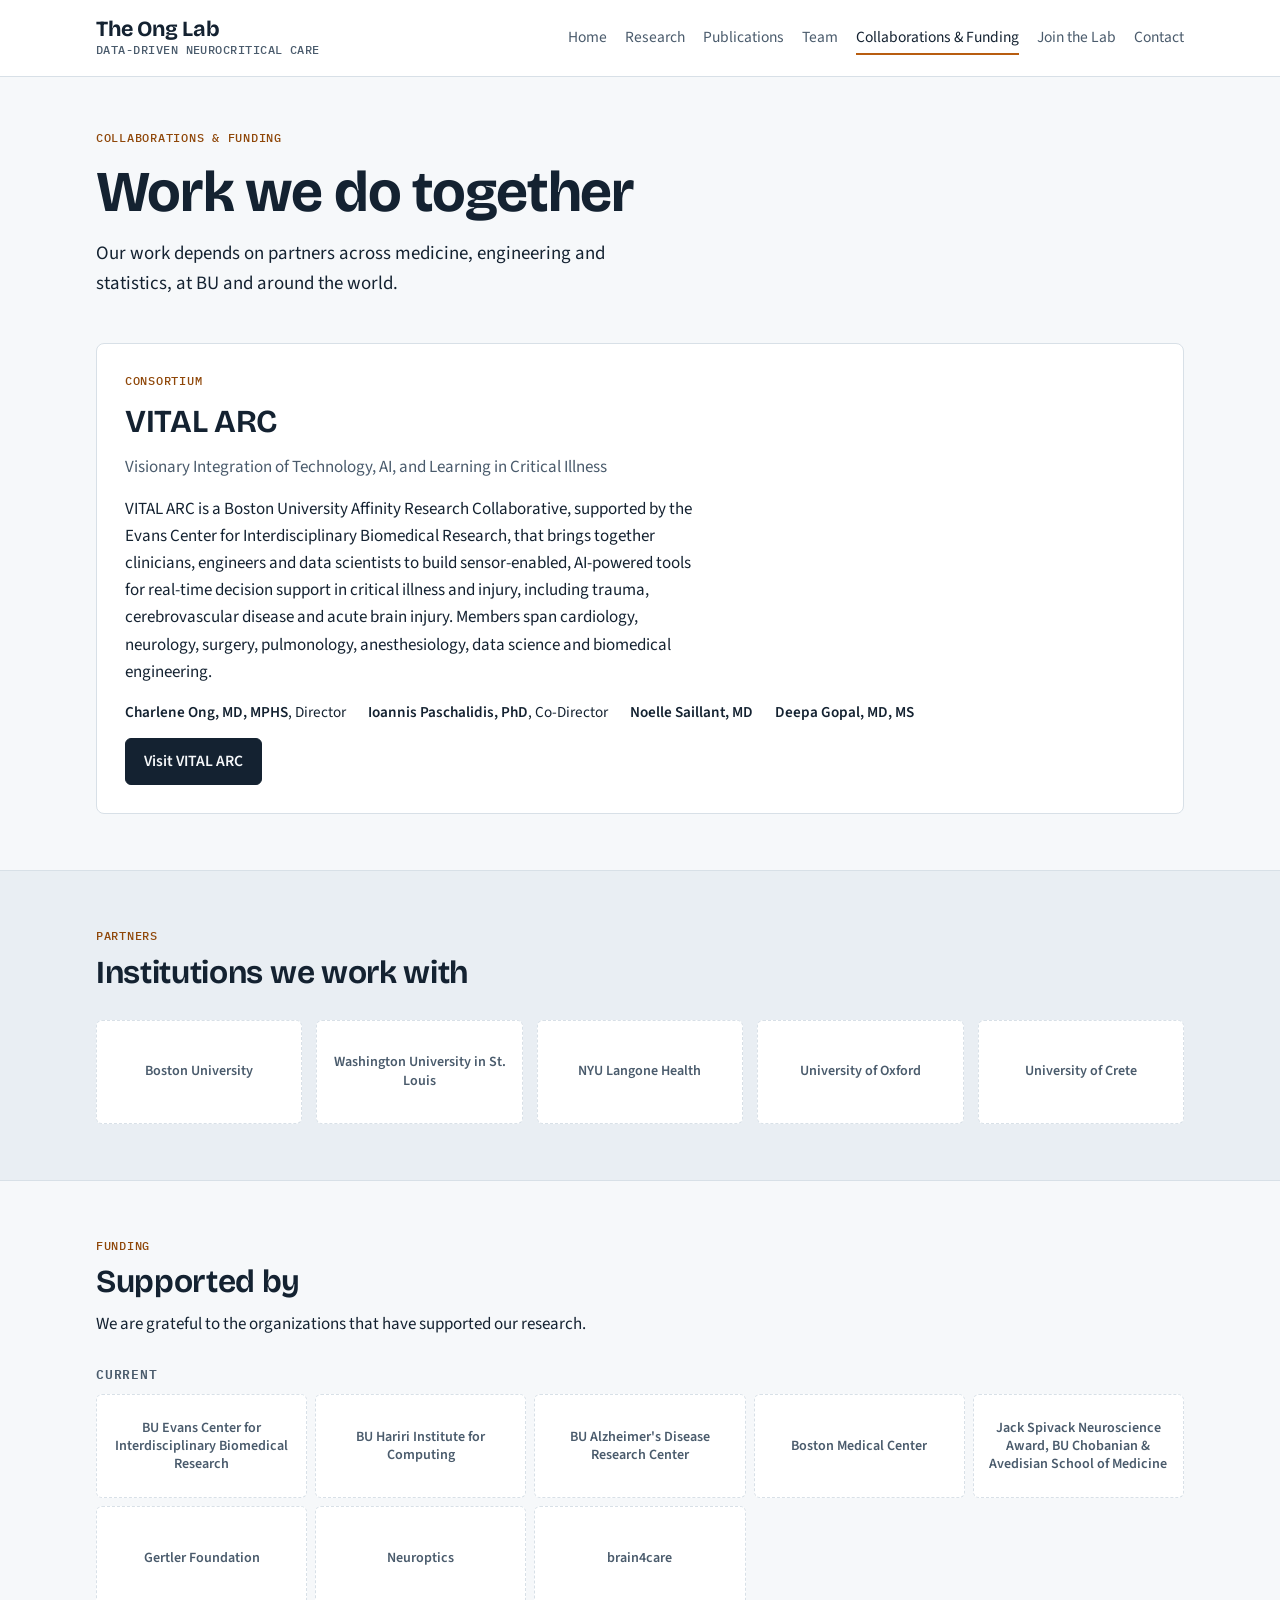
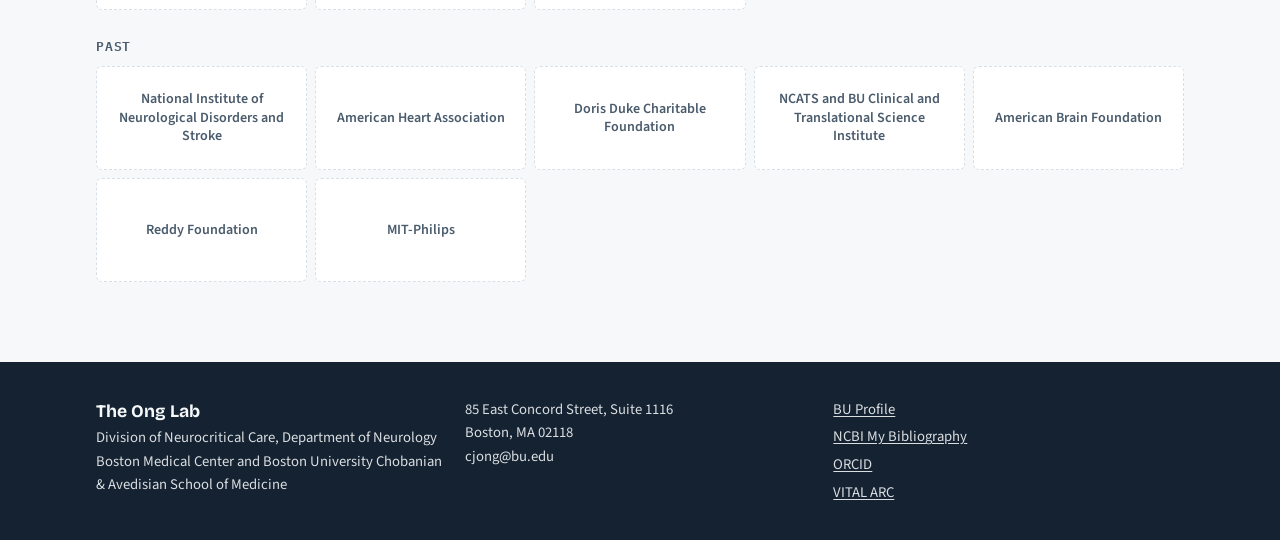
==== collaborations.html @ 3afade2a "Add files via upload" ====
<!doctype html><html lang="en"><head><meta charset="utf-8"><meta name="viewport" content="width=device-width, initial-scale=1, viewport-fit=cover"><title>Collaborations &amp; Funding | The Ong Lab</title><meta name="claude:viewport-fit-sides" content="cover"><meta name="description" content="The Ong Lab at Boston Medical Center and Boston University builds data-driven tools to detect neurologic decline and predict recovery in critically ill patients."><link rel="preconnect" href="https://fonts.googleapis.com"><link rel="preconnect" href="https://fonts.gstatic.com" crossorigin><link rel="stylesheet" href="https://fonts.googleapis.com/css2?family=Bricolage+Grotesque:opsz,wght@12..96,600;12..96,700&family=IBM+Plex+Mono:wght@500;600&family=Source+Sans+3:ital,wght@0,400;0,600;0,700;1,400&display=swap"><link rel="stylesheet" href="style.css"></head><body><header class="site-head"><div class="wrap">
<a class="brand" href="index.html"><b>The Ong Lab</b><span>Data-driven neurocritical care</span></a>
<nav class="nav" aria-label="Main"><a href="index.html">Home</a><a href="research.html">Research</a><a href="publications.html">Publications</a><a href="team.html">Team</a><a href="collaborations.html" aria-current="page">Collaborations &amp; Funding</a><a href="join.html">Join the Lab</a><a href="contact.html">Contact</a></nav></div></header>
<main>
<section class="wrap page-hero"><p class="eyebrow">Collaborations &amp; Funding</p><h1>Work we do together</h1>
<p class="lede">Our work depends on partners across medicine, engineering and statistics, at BU and around the world.</p></section>
<section class="section" id="vital-arc" style="padding-top:8px"><div class="wrap">
  <div class="arc">
    <p class="eyebrow">Consortium</p>
    <h2>VITAL ARC</h2>
    <p class="muted">Visionary Integration of Technology, AI, and Learning in Critical Illness</p>
    <p style="max-width:72ch">VITAL ARC is a Boston University Affinity Research Collaborative, supported by the Evans Center for Interdisciplinary Biomedical Research, that brings together clinicians, engineers and data scientists to build sensor-enabled, AI-powered tools for real-time decision support in critical illness and injury, including trauma, cerebrovascular disease and acute brain injury. Members span cardiology, neurology, surgery, pulmonology, anesthesiology, data science and biomedical engineering.</p>
    <div class="leaders"><span><b>Charlene Ong, MD, MPHS</b>, Director</span><span><b>Ioannis Paschalidis, PhD</b>, Co-Director</span><span><b>Noelle Saillant, MD</b></span><span><b>Deepa Gopal, MD, MS</b></span></div>
    <div class="actions"><a class="btn primary" href="https://www.bumc.bu.edu/evanscenteribr/2025/12/08/pre-arc-vital-visionary-integration-of-technology-ai-and-learning-in-critical-illness/">Visit VITAL ARC</a></div>
  </div>
</div></section>
<section class="section band"><div class="wrap">
  <div class="section-head"><p class="eyebrow">Partners</p><h2>Institutions we work with</h2></div>
  <ul class="logos"><li><img src="images/logos/boston-university.png" alt="Boston University" loading="lazy"><span>Boston University</span></li><li><img src="images/logos/washu.png" alt="Washington University in St. Louis" loading="lazy"><span>Washington University in St. Louis</span></li><li><img src="images/logos/nyu.png" alt="NYU Langone Health" loading="lazy"><span>NYU Langone Health</span></li><li><img src="images/logos/oxford.png" alt="University of Oxford" loading="lazy"><span>University of Oxford</span></li><li><img src="images/logos/crete.png" alt="University of Crete" loading="lazy"><span>University of Crete</span></li></ul>
</div></section>
<section class="section"><div class="wrap" style="display:grid;gap:28px">
  <div class="section-head" style="margin-bottom:0"><p class="eyebrow">Funding</p><h2>Supported by</h2><p>We are grateful to the organizations that have supported our research.</p></div>
  <div class="col"><h3>Current</h3><ul class="logos"><li><img src="images/logos/evans-center.png" alt="BU Evans Center for Interdisciplinary Biomedical Research" loading="lazy"><span>BU Evans Center for Interdisciplinary Biomedical Research</span></li><li><img src="images/logos/hariri.png" alt="BU Hariri Institute for Computing" loading="lazy"><span>BU Hariri Institute for Computing</span></li><li><img src="images/logos/bu-adrc.png" alt="BU Alzheimer&#x27;s Disease Research Center" loading="lazy"><span>BU Alzheimer&#x27;s Disease Research Center</span></li><li><img src="images/logos/bmc.png" alt="Boston Medical Center" loading="lazy"><span>Boston Medical Center</span></li><li><img src="images/logos/spivack.png" alt="Jack Spivack Neuroscience Award, BU Chobanian &amp; Avedisian School of Medicine" loading="lazy"><span>Jack Spivack Neuroscience Award, BU Chobanian &amp; Avedisian School of Medicine</span></li><li><img src="images/logos/gertler.png" alt="Gertler Foundation" loading="lazy"><span>Gertler Foundation</span></li><li><img src="images/logos/neuroptics.png" alt="Neuroptics" loading="lazy"><span>Neuroptics</span></li><li><img src="images/logos/brain4care.png" alt="brain4care" loading="lazy"><span>brain4care</span></li></ul></div>
  <div class="col"><h3>Past</h3><ul class="logos"><li><img src="images/logos/ninds.png" alt="National Institute of Neurological Disorders and Stroke" loading="lazy"><span>National Institute of Neurological Disorders and Stroke</span></li><li><img src="images/logos/aha.png" alt="American Heart Association" loading="lazy"><span>American Heart Association</span></li><li><img src="images/logos/doris-duke.png" alt="Doris Duke Charitable Foundation" loading="lazy"><span>Doris Duke Charitable Foundation</span></li><li><img src="images/logos/ncats-ctsi.png" alt="NCATS and BU Clinical and Translational Science Institute" loading="lazy"><span>NCATS and BU Clinical and Translational Science Institute</span></li><li><img src="images/logos/american-brain-foundation.png" alt="American Brain Foundation" loading="lazy"><span>American Brain Foundation</span></li><li><img src="images/logos/reddy.png" alt="Reddy Foundation" loading="lazy"><span>Reddy Foundation</span></li><li><img src="images/logos/mit-philips.png" alt="MIT-Philips" loading="lazy"><span>MIT-Philips</span></li></ul></div>
</div></section>
</main>
<footer class="site-foot"><div class="wrap">
<div><b>The Ong Lab</b><p>Division of Neurocritical Care, Department of Neurology<br>Boston Medical Center and Boston University Chobanian &amp; Avedisian School of Medicine</p></div>
<div><p>85 East Concord Street, Suite 1116<br>Boston, MA 02118<br>cjong@bu.edu</p></div>
<ul><li><a href="https://profiles.bu.edu/Charlene.Ong">BU Profile</a></li><li><a href="https://www.ncbi.nlm.nih.gov/myncbi/browse/collection/46863183">NCBI My Bibliography</a></li><li><a href="https://orcid.org/0000-0003-2377-3025">ORCID</a></li><li><a href="https://www.bumc.bu.edu/evanscenteribr/2025/12/08/pre-arc-vital-visionary-integration-of-technology-ai-and-learning-in-critical-illness/">VITAL ARC</a></li></ul>
</div></footer>
<script>
document.querySelectorAll('[data-copy]').forEach(function(b){b.addEventListener('click',function(){var t=b.getAttribute('data-copy');var done=function(){b.textContent='Copied';setTimeout(function(){b.textContent='Copy'},1600)};try{navigator.clipboard.writeText(t).then(done,function(){sel(b)})}catch(x){sel(b)}})});
document.querySelectorAll('.logos img').forEach(function(i){var miss=function(){i.parentNode.classList.add('missing')};if(i.complete&&i.naturalWidth===0)miss();i.addEventListener('error',miss)});
function sel(b){var c=b.previousElementSibling;var r=document.createRange();r.selectNodeContents(c);var s=getSelection();s.removeAllRanges();s.addRange(r);}
</script></body></html>
---- style.css ----
/* Layout: one 1120px reading column, page header + footer bands; figures sit on white "plates" so lab plots read in both themes. */
:root {
  --paper: #f6f8fa;
  --surface: #ffffff;
  --ink: #142231;
  --ink-soft: #4a5b6c;
  --rule: #d8e0e7;
  --accent: #b85d10;        /* the right-eye trace orange from the lab's NPi plots */
  --accent-ink: #8f4709;
  --trace: #2f6ea8;         /* the left-eye trace blue */
  --band: #e9eef3;
  --plate: #ffffff;
  --display: "Bricolage Grotesque", "Segoe UI", Arial, sans-serif;
  --body: "Source Sans 3", "Segoe UI", Arial, sans-serif;
  --mono: "IBM Plex Mono", ui-monospace, Menlo, Consolas, monospace;
  color-scheme: light;
}
@media (prefers-color-scheme: dark) {
  :root:not([data-theme="light"]) {
    --paper: #0f1720; --surface: #16212c; --ink: #e6edf3; --ink-soft: #9fb0c0;
    --rule: #2a3a49; --accent: #f0a55c; --accent-ink: #f6bd84; --trace: #7fb2e3;
    --band: #13202b; --plate: #f4f6f8; color-scheme: dark;
  }
}
:root[data-theme="dark"] {
  --paper: #0f1720; --surface: #16212c; --ink: #e6edf3; --ink-soft: #9fb0c0;
  --rule: #2a3a49; --accent: #f0a55c; --accent-ink: #f6bd84; --trace: #7fb2e3;
  --band: #13202b; --plate: #f4f6f8; color-scheme: dark;
}

* { box-sizing: border-box; }
body {
  margin: 0;
  background: var(--paper);
  color: var(--ink);
  font: 17px/1.6 var(--body);
}
a { color: var(--trace); text-underline-offset: 2px; }
a:hover { color: var(--accent-ink); }
a:focus-visible, button:focus-visible { outline: 2px solid var(--accent); outline-offset: 3px; border-radius: 2px; }
img { max-width: 100%; height: auto; display: block; }

.wrap {
  max-width: 1120px;
  margin: 0 auto;
  padding-left: max(16px, env(safe-area-inset-left, 0px));
  padding-right: max(16px, env(safe-area-inset-right, 0px));
}

/* Header */
.site-head { background: var(--surface); border-bottom: 1px solid var(--rule); }
.site-head .wrap { display: flex; flex-wrap: wrap; align-items: center; justify-content: space-between; gap: 12px 32px; padding-block: 18px; }
.brand { display: flex; flex-direction: column; text-decoration: none; color: var(--ink); line-height: 1.15; }
.brand b { font: 700 1.35rem/1.1 var(--display); letter-spacing: -0.01em; }
.brand span { font: 500 0.72rem/1.4 var(--mono); color: var(--ink-soft); letter-spacing: 0.04em; text-transform: uppercase; }
.nav { display: flex; flex-wrap: wrap; gap: 4px 18px; font-size: 0.97rem; }
.nav a { color: var(--ink-soft); text-decoration: none; padding: 4px 0; border-bottom: 2px solid transparent; }
.nav a:hover { color: var(--ink); }
.nav a[aria-current="page"] { color: var(--ink); border-bottom-color: var(--accent); }

.preview-note { background: var(--band); color: var(--ink-soft); font: 0.8rem/1.4 var(--mono); }
.preview-note .wrap { padding-block: 6px; }

/* Type */
h1, h2, h3 { font-family: var(--display); text-wrap: balance; margin: 0; }
h1 { font-size: clamp(2.3rem, 5.5vw, 3.6rem); line-height: 1.05; letter-spacing: -0.02em; font-weight: 700; }
h2 { font-size: clamp(1.55rem, 3vw, 2rem); line-height: 1.15; letter-spacing: -0.01em; font-weight: 650; }
h3 { font-size: 1.2rem; line-height: 1.3; font-weight: 650; }
p { margin: 0; }
.eyebrow { font: 500 0.78rem/1.4 var(--mono); letter-spacing: 0.06em; text-transform: uppercase; color: var(--accent-ink); }
.lede { font-size: 1.18rem; color: var(--ink); max-width: 64ch; }
.muted { color: var(--ink-soft); }
.prose { max-width: 68ch; display: grid; gap: 14px; }

/* Sections */
main { display: block; }
.section { padding-block: 56px; }
.section + .section { border-top: 1px solid var(--rule); }
.section-head { display: grid; gap: 10px; margin-bottom: 28px; max-width: 72ch; }
.page-hero { padding-block: 52px 36px; display: grid; gap: 16px; }
.band { background: var(--band); }

/* Home banner and hero */
.banner { background: #142231; line-height: 0; }
.banner svg { display: block; width: 100%; height: auto; aspect-ratio: 1400 / 420; min-height: 200px; max-height: 440px; }

.hero { padding-block: 56px 40px; display: grid; gap: 28px; }
.hero-text { display: grid; gap: 18px; max-width: 70ch; }
.actions { display: flex; flex-wrap: wrap; gap: 12px; }
.btn {
  display: inline-block; text-decoration: none; font-weight: 600; font-size: 0.98rem;
  padding: 10px 18px; border-radius: 6px; border: 1.5px solid var(--ink); color: var(--ink);
}
.btn:hover { color: var(--ink); background: var(--band); }
.btn.primary { background: var(--ink); color: var(--paper); }
.btn.primary:hover { background: var(--accent-ink); border-color: var(--accent-ink); color: var(--paper); }

/* Figures */
figure { margin: 0; display: grid; gap: 10px; }
.plate { background: var(--plate); border: 1px solid var(--rule); border-radius: 6px; padding: 12px; overflow: hidden; }
figcaption { font-size: 0.92rem; color: var(--ink-soft); max-width: 75ch; }
figcaption b { color: var(--ink); font-weight: 600; }

/* Focus areas */
.areas { display: grid; grid-template-columns: repeat(auto-fit, minmax(260px, 1fr)); gap: 28px; }
.area { display: grid; gap: 8px; align-content: start; padding-top: 16px; border-top: 3px solid var(--ink); }
.area:nth-child(2) { border-top-color: var(--trace); }
.area:nth-child(3) { border-top-color: var(--accent); }
.area a { font-weight: 600; text-decoration: none; }

/* Two-column study blocks */
.study { display: grid; grid-template-columns: minmax(0, 5fr) minmax(0, 7fr); gap: 32px; align-items: start; padding-block: 28px; }
.study + .study { border-top: 1px dashed var(--rule); }
.study .text { display: grid; gap: 10px; min-width: 0; }
.study.solo { grid-template-columns: minmax(0, 1fr); }
.figs { display: grid; gap: 18px; min-width: 0; }
.socialbit-sensor { max-width: 260px; }
.subnav { display: flex; flex-wrap: wrap; gap: 8px 20px; font-size: 0.95rem; margin-top: 4px; }
.subnav a { text-decoration: none; }

/* Lists and tables */
.news { list-style: none; margin: 0; padding: 0; display: grid; gap: 14px; max-width: 80ch; }
.news li { display: grid; grid-template-columns: 9.5rem minmax(0, 1fr); gap: 16px; }
.news time { font: 500 0.85rem/1.7 var(--mono); color: var(--ink-soft); font-variant-numeric: tabular-nums; }
.table-scroll { overflow-x: auto; border: 1px solid var(--rule); border-radius: 6px; background: var(--surface); }
table { border-collapse: collapse; width: 100%; font-size: 0.95rem; }
th, td { text-align: left; padding: 10px 14px; border-bottom: 1px solid var(--rule); vertical-align: top; }
th { font: 600 0.75rem/1.4 var(--mono); text-transform: uppercase; letter-spacing: 0.05em; color: var(--ink-soft); background: var(--band); }
tr:last-child td { border-bottom: 0; }
td.years { font-family: var(--mono); font-size: 0.85rem; white-space: nowrap; font-variant-numeric: tabular-nums; }

/* Publications */
.links-row { display: flex; flex-wrap: wrap; gap: 10px; }
.featured { display: grid; grid-template-columns: repeat(auto-fit, minmax(300px, 1fr)); gap: 18px; }
.paper { background: var(--surface); border: 1px solid var(--rule); border-radius: 6px; padding: 18px; display: grid; gap: 8px; align-content: start; }
.paper .meta { font: 500 0.78rem/1.4 var(--mono); color: var(--accent-ink); letter-spacing: 0.03em; }
.paper h3 { font-size: 1.05rem; }
.paper p { font-size: 0.95rem; color: var(--ink-soft); }
.year { display: grid; grid-template-columns: 7rem minmax(0, 1fr); gap: 20px; padding-block: 18px; border-top: 1px solid var(--rule); }
.year h3 { font: 600 1.1rem/1.4 var(--mono); font-variant-numeric: tabular-nums; }
.pubs { list-style: none; margin: 0; padding: 0; display: grid; gap: 12px; }
.pubs li { font-size: 0.95rem; line-height: 1.5; }
.pubs .t { color: var(--ink); font-weight: 600; }
.pubs .j { font-style: italic; }
.pubs a { font: 500 0.8rem var(--mono); margin-left: 6px; }
.me { font-weight: 700; }

/* People */
.pi { display: grid; grid-template-columns: minmax(0, 300px) minmax(0, 1fr); gap: 36px; align-items: start; }
.pi img { border-radius: 6px; aspect-ratio: 1 / 1; object-fit: cover; object-position: 70% 30%; width: 100%; }
.pi .text { display: grid; gap: 14px; min-width: 0; }
.roles { list-style: none; padding: 0; margin: 0; display: grid; gap: 2px; color: var(--ink-soft); }
.group { display: grid; gap: 16px; margin-top: 32px; }
.group:first-of-type { margin-top: 0; }
.group h3 { font: 600 0.8rem/1.4 var(--mono); text-transform: uppercase; letter-spacing: 0.06em; color: var(--ink-soft); }
.people { display: grid; grid-template-columns: repeat(auto-fill, minmax(150px, 1fr)); gap: 24px 20px; }
.person { display: grid; gap: 8px; align-content: start; }
.person img { width: 100%; aspect-ratio: 1 / 1; object-fit: cover; border-radius: 50%; border: 1px solid var(--rule); }
.person b { font-weight: 600; line-height: 1.3; }
.person span { font-size: 0.88rem; color: var(--ink-soft); line-height: 1.35; }

/* Collaboration and funding */
.arc { background: var(--surface); border: 1px solid var(--rule); border-radius: 8px; padding: 28px; display: grid; gap: 14px; }
.arc .leaders { display: flex; flex-wrap: wrap; gap: 6px 22px; font-size: 0.95rem; }
.arc .leaders b { font-weight: 600; }
.cols { display: grid; grid-template-columns: repeat(auto-fit, minmax(240px, 1fr)); gap: 28px; }
.col { display: grid; gap: 10px; align-content: start; }
.col h3 { font: 600 0.8rem/1.4 var(--mono); text-transform: uppercase; letter-spacing: 0.06em; color: var(--ink-soft); }
.col ul { list-style: none; margin: 0; padding: 0; display: grid; gap: 8px; }
.col li span { display: block; font-size: 0.88rem; color: var(--ink-soft); }
.chips { display: flex; flex-wrap: wrap; gap: 10px; list-style: none; padding: 0; margin: 0; }
.chips li { border: 1px solid var(--rule); background: var(--surface); border-radius: 4px; padding: 8px 14px; font-size: 0.93rem; font-weight: 600; }
.chips.past li { font-weight: 400; color: var(--ink-soft); }

/* Join */
.opening { background: var(--surface); border: 1px solid var(--rule); border-left: 4px solid var(--accent); border-radius: 6px; padding: 24px; display: grid; gap: 12px; max-width: 80ch; }
.checklist { margin: 0; padding-left: 1.2em; display: grid; gap: 6px; }
.contact-card { display: grid; gap: 6px; font-size: 1.05rem; }
.email-row { display: flex; flex-wrap: wrap; align-items: center; gap: 10px; }
.email-row code { font: 500 1rem var(--mono); background: var(--band); padding: 4px 8px; border-radius: 4px; user-select: all; }
.copy { font: 600 0.85rem var(--body); padding: 5px 12px; border-radius: 4px; border: 1px solid var(--rule); background: var(--surface); color: var(--ink); cursor: pointer; }

/* Footer */
.site-foot { background: var(--ink); color: var(--paper); margin-top: 24px; }
.site-foot .wrap { padding-block: 36px; display: grid; gap: 18px; grid-template-columns: repeat(auto-fit, minmax(240px, 1fr)); }
.site-foot a { color: var(--paper); }
.site-foot p, .site-foot li { font-size: 0.92rem; opacity: 0.88; }
.site-foot ul { list-style: none; padding: 0; margin: 0; display: grid; gap: 4px; }
.site-foot b { font-family: var(--display); font-size: 1.1rem; }
@media (prefers-color-scheme: dark) { :root:not([data-theme="light"]) .site-foot { background: #0a1118; color: var(--ink); } :root:not([data-theme="light"]) .site-foot a { color: var(--ink); } }
:root[data-theme="dark"] .site-foot { background: #0a1118; color: var(--ink); }
:root[data-theme="dark"] .site-foot a { color: var(--ink); }

@media (max-width: 760px) {
  .study, .pi { grid-template-columns: minmax(0, 1fr); }
  .pi img { max-width: 260px; }
  .news li, .year { grid-template-columns: minmax(0, 1fr); gap: 4px; }
  .section { padding-block: 40px; }
}
@media (prefers-reduced-motion: reduce) { * { scroll-behavior: auto !important; transition: none !important; } }

/* Research themes */
.theme { display: grid; grid-template-columns: minmax(0, 5fr) minmax(0, 7fr); gap: 36px; align-items: start; }
.theme-text { display: grid; gap: 14px; min-width: 0; }
.key-papers { display: grid; gap: 10px; margin-top: 8px; padding-top: 16px; border-top: 1px solid var(--rule); }
.key-papers h3 { font: 600 0.8rem/1.4 var(--mono); text-transform: uppercase; letter-spacing: 0.06em; color: var(--ink-soft); }
.key-papers .pubs li { font-size: 0.9rem; }

/* People, names only */
.avatar { width: 100%; aspect-ratio: 1 / 1; border-radius: 50%; border: 1px dashed var(--rule); background: var(--surface); display: grid; place-items: center; font: 600 1.6rem var(--display); color: var(--ink-soft); }
.alumni { list-style: none; margin: 0; padding: 0; columns: 4 200px; column-gap: 28px; }
.alumni li { padding: 6px 0; border-bottom: 1px solid var(--rule); break-inside: avoid; }

/* Logo tiles: show the logo file; until it exists, a dashed placeholder with the name */
.logos { list-style: none; margin: 0; padding: 0; display: grid; grid-template-columns: repeat(auto-fill, minmax(180px, 1fr)); gap: 14px; }
.logos li { background: var(--plate); border: 1px solid var(--rule); border-radius: 6px; height: 104px; display: grid; place-items: center; padding: 14px; }
.logos img { max-height: 70px; max-width: 100%; width: auto; object-fit: contain; }
.logos span { position: absolute; width: 1px; height: 1px; overflow: hidden; clip: rect(0 0 0 0); }
.logos li.missing { border-style: dashed; background: var(--surface); }
.logos li.missing img { display: none; }
.logos li.missing span { position: static; width: auto; height: auto; clip: auto; font-size: 0.88rem; font-weight: 600; color: var(--ink-soft); text-align: center; line-height: 1.3; }
@media (max-width: 760px) { .theme { grid-template-columns: minmax(0, 1fr); } }
.opening + .opening { margin-top: 20px; }
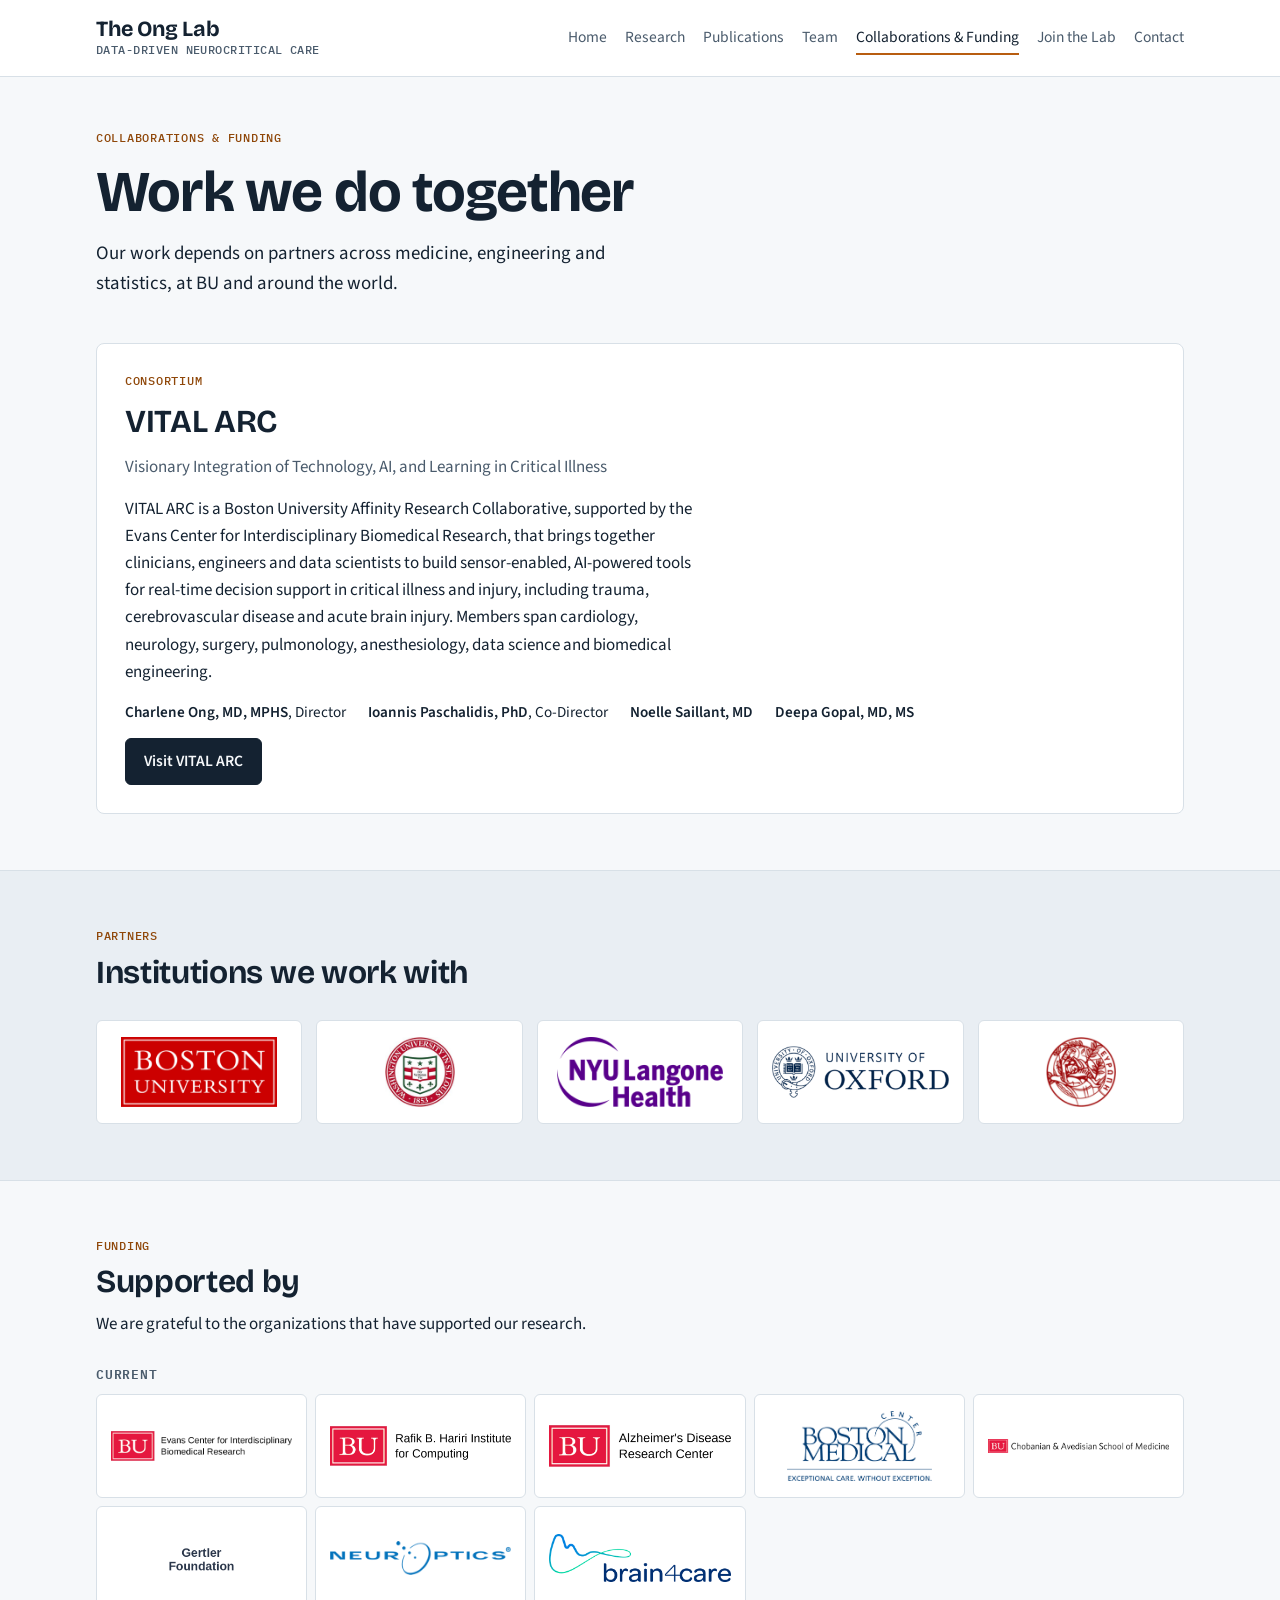
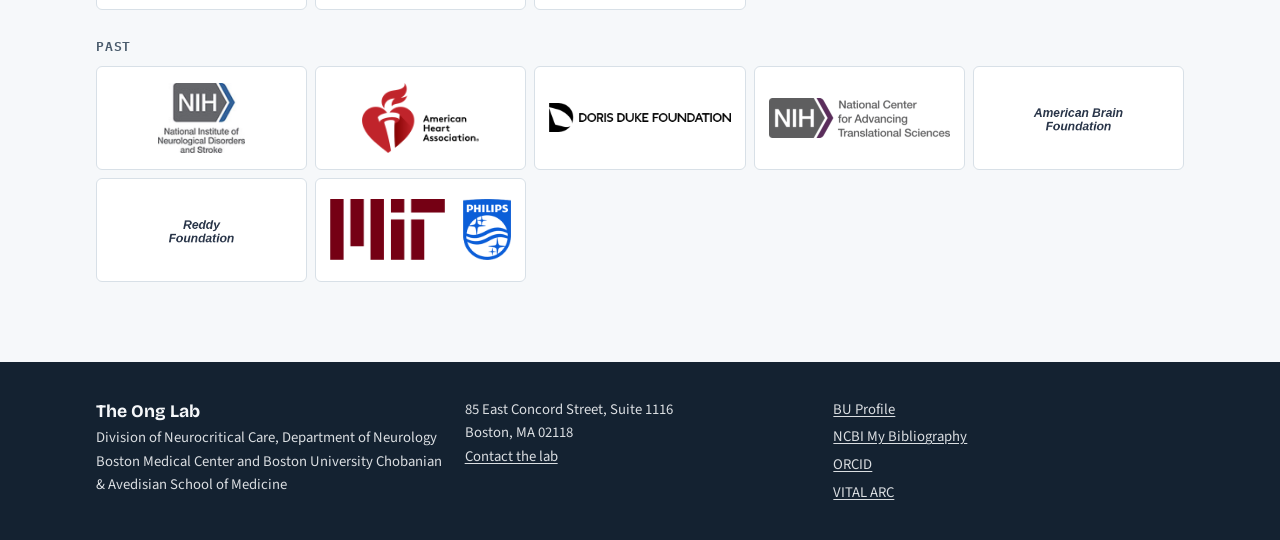
==== commit 09daa662: "Add files via upload" ====
--- a/collaborations.html
+++ b/collaborations.html
@@ -26,7 +26,7 @@
 </main>
 <footer class="site-foot"><div class="wrap">
 <div><b>The Ong Lab</b><p>Division of Neurocritical Care, Department of Neurology<br>Boston Medical Center and Boston University Chobanian &amp; Avedisian School of Medicine</p></div>
-<div><p>85 East Concord Street, Suite 1116<br>Boston, MA 02118<br>cjong@bu.edu</p></div>
+<div><p>85 East Concord Street, Suite 1116<br>Boston, MA 02118<br><a href="contact.html">Contact the lab</a></p></div>
 <ul><li><a href="https://profiles.bu.edu/Charlene.Ong">BU Profile</a></li><li><a href="https://www.ncbi.nlm.nih.gov/myncbi/browse/collection/46863183">NCBI My Bibliography</a></li><li><a href="https://orcid.org/0000-0003-2377-3025">ORCID</a></li><li><a href="https://www.bumc.bu.edu/evanscenteribr/2025/12/08/pre-arc-vital-visionary-integration-of-technology-ai-and-learning-in-critical-illness/">VITAL ARC</a></li></ul>
 </div></footer>
 <script>
--- a/style.css
+++ b/style.css
@@ -221,3 +221,14 @@
 .logos li.missing span { position: static; width: auto; height: auto; clip: auto; font-size: 0.88rem; font-weight: 600; color: var(--ink-soft); text-align: center; line-height: 1.3; }
 @media (max-width: 760px) { .theme { grid-template-columns: minmax(0, 1fr); } }
 .opening + .opening { margin-top: 20px; }
+
+/* Contact form */
+.contact-form { display: grid; gap: 14px; margin-top: 6px; max-width: 560px; }
+.contact-form label { display: grid; gap: 6px; font-weight: 600; font-size: 0.95rem; }
+.contact-form input, .contact-form select, .contact-form textarea { font: 400 1rem/1.4 var(--body); color: var(--ink); background: var(--surface); border: 1px solid var(--rule); border-radius: 4px; padding: 9px 11px; width: 100%; }
+.contact-form textarea { resize: vertical; min-height: 130px; }
+.contact-form input:focus-visible, .contact-form select:focus-visible, .contact-form textarea:focus-visible { outline: 2px solid var(--accent); outline-offset: 1px; }
+.contact-form button { justify-self: start; cursor: pointer; }
+.contact-form button:disabled { opacity: 0.6; cursor: wait; }
+.contact-form .hp { position: absolute; left: -9999px; width: 1px; height: 1px; opacity: 0; }
+.form-status { font-size: 0.95rem; color: var(--ink-soft); min-height: 1.2em; margin: 0; }
